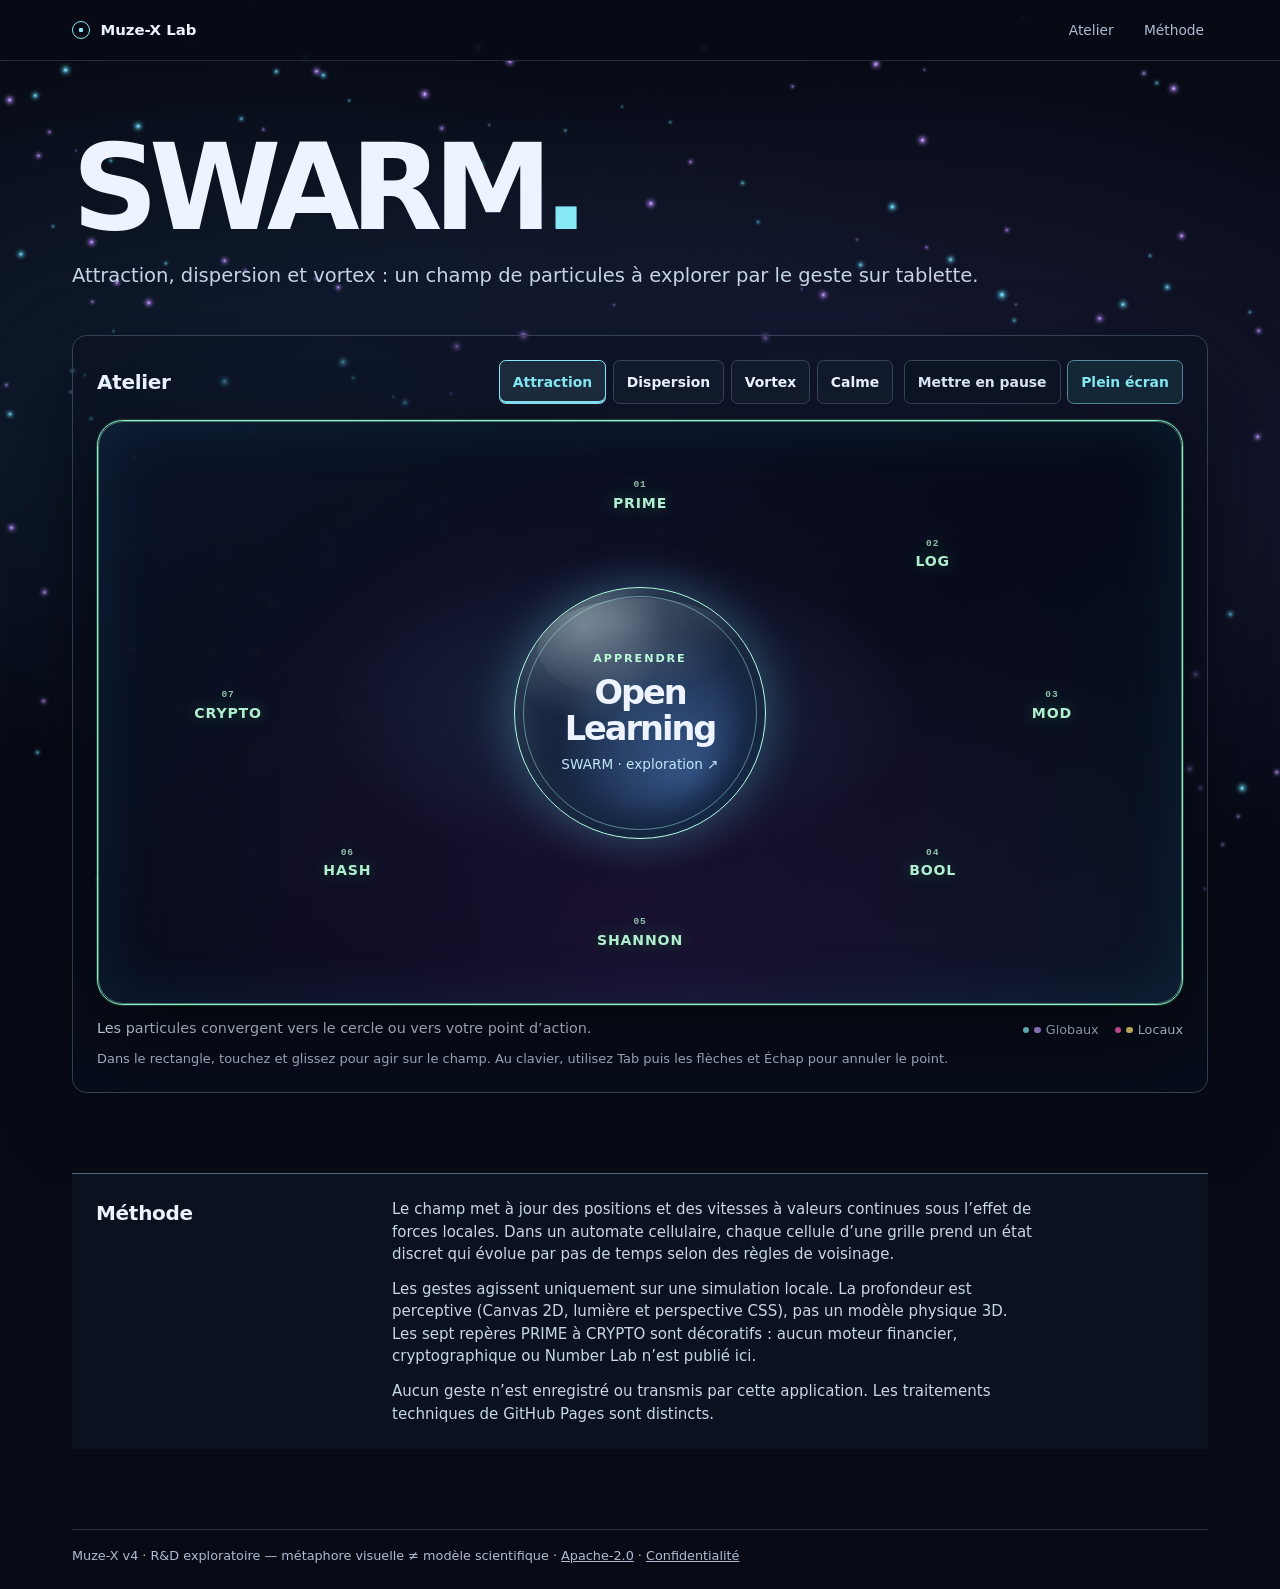
==== swarm/index.html @ d35fc85d "feat(swarm): standalone tactile tablet 2.5D experiment, SWARM-only public boundary" ====
<!doctype html>
<html lang="fr">
<head>
  <meta charset="utf-8">
  <meta name="viewport" content="width=device-width, initial-scale=1, viewport-fit=cover">
  <meta name="color-scheme" content="dark">
  <meta name="theme-color" content="#080b16">
  <meta name="description" content="SWARM, simulation graphique tactile de particules : attraction, dispersion et vortex, optimisée pour tablette.">
  <meta name="referrer" content="no-referrer">
  <meta http-equiv="Content-Security-Policy" content="default-src 'self'; script-src 'self'; style-src 'self'; img-src 'self' data:; connect-src 'none'; object-src 'none'; base-uri 'self'; form-action 'none'">
  <title>SWARM · Tablette tactile — Muze-X Lab</title>
  <link rel="icon" href="data:,">
  <link rel="stylesheet" href="./styles.css">
</head>
<body>
  <canvas id="swarm-canvas" aria-hidden="true"></canvas>
  <div class="vignette" aria-hidden="true"></div>
  <a class="skip-link" href="#atelier">Aller à l’atelier</a>
  <header class="topbar">
    <div class="shell topbar-inner">
      <a class="brand" href="#accueil"><span class="brand-mark" aria-hidden="true"></span>Muze-X Lab</a>
      <nav aria-label="Navigation principale">
        <a href="#atelier">Atelier</a>
        <a href="#architecture">Méthode</a>
      </nav>
    </div>
  </header>

  <main class="shell" id="accueil">
    <section class="intro" aria-labelledby="titre">
      <h1 id="titre">SWARM<span>.</span></h1>
      <p>Attraction, dispersion et vortex : un champ de particules à explorer par le geste sur tablette.</p>
    </section>

    <section class="atelier" id="atelier" tabindex="-1" aria-labelledby="atelier-title">
      <div class="toolbar">
        <h2 id="atelier-title">Atelier</h2>
        <div id="swarm-controls" class="toolbar-controls" hidden>
          <div class="modes" role="group" aria-label="Mouvement des particules">
            <button type="button" data-mode="attraction" aria-pressed="true">Attraction</button>
            <button type="button" data-mode="dispersion" aria-pressed="false">Dispersion</button>
            <button type="button" data-mode="vortex" aria-pressed="false">Vortex</button>
            <button type="button" data-mode="calme" aria-pressed="false">Calme</button>
          </div>
          <div class="view-actions">
            <button id="pause-field" type="button">Mettre en pause</button>
            <button id="swarm-screen" type="button" aria-controls="geometry" aria-expanded="false">Plein écran</button>
          </div>
        </div>
      </div>

      <div class="geometry" id="geometry" data-swarm-boundary="rectangle" role="region"
           aria-label="Champ de particules : attraction, dispersion et vortex">
        <a class="orb" id="swarm-anchor" data-swarm-anchor href="#architecture"><span class="orb-kicker">APPRENDRE</span><strong>Open Learning</strong><span>SWARM · exploration ↗</span></a>
        <div class="swarm-markers" aria-hidden="true">
          <span class="swarm-marker pos-1"><small>01</small><strong>PRIME</strong></span>
          <span class="swarm-marker pos-2"><small>02</small><strong>LOG</strong></span>
          <span class="swarm-marker pos-3"><small>03</small><strong>MOD</strong></span>
          <span class="swarm-marker pos-4"><small>04</small><strong>BOOL</strong></span>
          <span class="swarm-marker pos-5"><small>05</small><strong>SHANNON</strong></span>
          <span class="swarm-marker pos-6"><small>06</small><strong>HASH</strong></span>
          <span class="swarm-marker pos-7"><small>07</small><strong>CRYPTO</strong></span>
        </div>
      </div>

      <div class="field-info">
        <p id="swarm-status" role="status">L’animation nécessite JavaScript et Canvas 2D. La méthode est accessible dans le cercle.</p>
        <ul class="legend" aria-label="Couleurs des essaims">
          <li><span class="swatches global" aria-hidden="true"></span>Globaux</li>
          <li><span class="swatches local" aria-hidden="true"></span>Locaux</li>
        </ul>
      </div>
      <p id="field-hint" hidden>Dans le rectangle, touchez et glissez pour agir sur le champ. Au clavier, utilisez Tab puis les flèches et Échap pour annuler le point.</p>
    </section>

    <section class="method" id="architecture" tabindex="-1" aria-labelledby="method-title">
      <h2 id="method-title">Méthode</h2>
      <div>
        <p>Le champ met à jour des positions et des vitesses à valeurs continues sous l’effet de forces locales. Dans un automate cellulaire, chaque cellule d’une grille prend un état discret qui évolue par pas de temps selon des règles de voisinage.</p>
        <p>Les gestes agissent uniquement sur une simulation locale. La profondeur est perceptive (Canvas 2D, lumière et perspective CSS), pas un modèle physique 3D. Les sept repères PRIME à CRYPTO sont décoratifs : aucun moteur financier, cryptographique ou Number Lab n’est publié ici.</p><p>Aucun geste n’est enregistré ou transmis par cette application. Les traitements techniques de GitHub Pages sont distincts.</p>
      </div>
    </section>
  </main>

  <footer class="shell">Muze-X v4 · R&D exploratoire — métaphore visuelle ≠ modèle scientifique · <a href="../LICENSE">Apache-2.0</a> · <a href="../privacy.html">Confidentialité</a></footer>
  <script type="module" src="./app.mjs"></script>
</body>
</html>
---- swarm/styles.css ----
:root {
  color-scheme: dark;
  --bg: #080b16;
  --text: #eef4ff;
  --muted: #aebbd1;
  --cyan: #87e9f6;
  --violet: #bc97fb;
  --rose: #ff66ba;
  --yellow: #fde173;
  --border: #34465b;
  font-family: system-ui, -apple-system, BlinkMacSystemFont, "Segoe UI", sans-serif;
  font-synthesis: none;
}

* { box-sizing: border-box; }
[hidden] { display: none !important; }

body {
  margin: 0;
  min-height: 100vh;
  background: var(--bg);
  color: var(--text);
  line-height: 1.5;
}

#swarm-canvas,
.vignette {
  position: fixed;
  inset: 0;
  width: 100%;
  height: 100%;
  height: 100dvh;
  pointer-events: none;
}

#swarm-canvas { z-index: 1; }

.vignette {
  z-index: 0;
  background:
    radial-gradient(ellipse at 68% 53%, #1a1d3b 0%, transparent 62%),
    radial-gradient(ellipse at 22% 45%, #101e32 0%, transparent 53%),
    var(--bg);
}

.topbar, main, footer { position: relative; z-index: 2; }

.shell {
  width: calc(100% - 2.5rem);
  width: calc(100% - max(1.25rem, env(safe-area-inset-left)) - max(1.25rem, env(safe-area-inset-right)));
  max-width: 71rem;
  margin-inline: auto;
}

a { color: inherit; }

a:focus-visible,
button:focus-visible,
.geometry:focus-visible {
  outline: 2px solid var(--cyan);
  outline-offset: 5px;
}

.skip-link {
  position: fixed;
  inset: 0.75rem auto auto 0.75rem;
  z-index: 3;
  padding: 0.6rem 0.85rem;
  background: var(--text);
  color: var(--bg);
  transform: translateY(-180%);
}

.skip-link:focus { transform: none; }

.topbar {
  padding-top: env(safe-area-inset-top);
  border-bottom: 1px solid #202a3b;
  background: #080b16ed;
}

.topbar-inner,
nav,
.brand {
  display: flex;
  align-items: center;
}

.topbar-inner {
  min-height: 3.75rem;
  justify-content: space-between;
  gap: 0.75rem;
  flex-wrap: wrap;
}

.brand {
  gap: 0.65rem;
  font-size: 0.93rem;
  font-weight: 720;
  text-decoration: none;
}

.brand-mark {
  width: 1.13rem;
  height: 1.13rem;
  border: 1px solid var(--cyan);
  border-radius: 50%;
  background: radial-gradient(circle, var(--cyan) 0 2px, transparent 2.5px);
}

nav { gap: clamp(0.25rem, 2.6vw, 1.4rem); }

nav a {
  display: grid;
  align-items: center;
  min-height: 44px;
  padding-inline: 0.25rem;
  color: var(--muted);
  font-size: 0.86rem;
  text-decoration: none;
}

nav a:hover { color: var(--cyan); }

.intro {
  padding-block: clamp(2rem, 5.5vw, 4.5rem) clamp(1.5rem, 4vw, 2.85rem);
}

h1 {
  margin: 0;
  font-size: clamp(3rem, 10vw, 7.5rem);
  font-weight: 750;
  letter-spacing: -0.078em;
  line-height: 0.95;
}

h1 span { color: var(--cyan); }

.intro p {
  margin: 0.95rem 0 0;
  color: #c5d3e7;
  font-size: clamp(1rem, 2vw, 1.22rem);
}

.atelier {
  padding: clamp(0.75rem, 2vw, 1.5rem);
  border: 1px solid #334256;
  border-radius: 0.9rem;
  background: #0a102089;
  box-shadow: 0 24px 65px #060a14a6;
}

.toolbar {
  display: flex;
  flex-wrap: wrap;
  align-items: center;
  justify-content: space-between;
  gap: 0.9rem;
  margin-bottom: 1rem;
}

h2 {
  margin: 0;
  font-size: 1.25rem;
  font-weight: 670;
  letter-spacing: -0.015em;
}

.toolbar-controls,
.modes,
.view-actions {
  display: flex;
  flex-wrap: wrap;
  gap: 0.4rem;
}

.toolbar-controls { gap: 0.65rem; }

button {
  min-height: 44px;
  padding: 0.44rem 0.82rem;
  border: 1px solid var(--border);
  border-radius: 0.42rem;
  background: #131d2ef2;
  color: var(--text);
  font: inherit;
  font-size: 0.87rem;
  font-weight: 590;
  cursor: pointer;
}

button:hover { background: #1f3046; }

.modes button {
  --mode: var(--cyan);
  min-width: 4.3rem;
}

.modes [data-mode="dispersion"] { --mode: var(--yellow); }
.modes [data-mode="vortex"] { --mode: var(--violet); }
.modes [data-mode="calme"] { --mode: #d4dfeb; }

.modes [aria-pressed="true"] {
  border-color: var(--mode);
  background: #1c2c3e;
  color: var(--mode);
  box-shadow: inset 0 -2px var(--mode);
}

#pause-field {
  min-width: 8rem;
  color: #dbe7f8;
  background: #0d1525;
}

#pause-field:hover { background: #1f3046; }

#swarm-screen {
  border-color: #568b9f;
  background: #142838;
  color: var(--cyan);
}

#swarm-screen:hover { background: #1d394b; }

.geometry {
  position: relative;
  display: grid;
  min-height: 26rem;
  min-height: clamp(19rem, 46svh, 32rem);
  place-items: center;
  padding: 1rem;
  border: 1px solid #688ba6;
  border-radius: 0.22rem;
  isolation: isolate;
  background:
    linear-gradient(90deg, transparent calc(50% - 0.5px), #bad4fc1f 50%, transparent calc(50% + 0.5px)),
    linear-gradient(0deg, transparent calc(50% - 0.5px), #bad4fc1f 50%, transparent calc(50% + 0.5px)),
    radial-gradient(ellipse at 50% 50%, #4a72c422, transparent 64%),
    #09122213;
}

.geometry::after {
  position: absolute;
  inset: 0;
  border: 4px solid transparent;
  border-image: linear-gradient(110deg, #a2d7ed77, transparent 24% 76%, #a2d7ed77) 1;
  pointer-events: none;
  content: "";
  opacity: 0.42;
}

.orb {
  --diameter: clamp(8rem, 41vw, 13.5rem);
  position: relative;
  display: flex;
  align-items: center;
  justify-content: center;
  flex-direction: column;
  gap: 0.45rem;
  width: min(var(--diameter), 100%);
  aspect-ratio: 1;
  min-width: 44px;
  min-height: 44px;
  border: 1px solid #93d5f7;
  border-radius: 50%;
  background: radial-gradient(circle at 42% 29%, #1b3850, #121c36 65%, #0a1328 100%);
  box-shadow: 0 0 2.7rem #6d9dff37, inset 0 0 2.5rem #81baf02b;
  text-align: center;
  text-decoration: none;
}

.orb::before {
  position: absolute;
  inset: 8px;
  border: 1px solid #90c5ea36;
  border-radius: inherit;
  pointer-events: none;
  content: "";
}

.orb:hover,
.orb:focus-visible {
  border-color: var(--cyan);
  box-shadow: 0 0 2.9rem #75d4ff64, inset 0 0 2.5rem #81baf046;
}

.orb strong {
  font-size: clamp(1.45rem, 4vw, 2.25rem);
  letter-spacing: -0.06em;
  line-height: 1;
}

.orb > span { color: #bfe8fa; font-size: 0.85rem; }
.orb > span span { padding-inline-start: 0.16rem; }

.field-info {
  display: flex;
  align-items: baseline;
  justify-content: space-between;
  gap: 0.4rem 1rem;
  flex-wrap: wrap;
  padding-top: 0.8rem;
}

#swarm-status { margin: 0; color: #d8e6f4; font-size: 0.9rem; }

.legend {
  display: flex;
  flex-wrap: wrap;
  gap: 1rem;
  margin: 0;
  padding: 0;
  list-style: none;
  color: #bed1e5;
  font-size: 0.8rem;
}

.legend li,
.swatches { display: flex; align-items: center; gap: 0.3rem; }

.swatches::before,
.swatches::after {
  width: 0.42rem;
  height: 0.42rem;
  border-radius: 50%;
  background: var(--cyan);
  content: "";
}

.swatches.global::after { background: var(--violet); }
.swatches.local::before { background: var(--rose); }
.swatches.local::after { background: var(--yellow); }

#field-hint {
  margin: 0.55rem 0 0;
  color: var(--muted);
  font-size: 0.81rem;
}

.method {
  display: grid;
  grid-template-columns: minmax(7rem, 1fr) minmax(0, 3fr);
  gap: 0.75rem 2rem;
  margin-block: clamp(2.4rem, 7vw, 5rem);
  padding: clamp(0.85rem, 2.4vw, 1.5rem);
  border-top: 1px solid #536780;
  background: #0c1322d9;
}

.method p {
  max-width: 67ch;
  margin: 0;
  color: #c8d6e8;
  font-size: 0.94rem;
}

.method p + p { margin-top: 0.75rem; }

footer {
  padding-block: 1rem 1.5rem;
  padding-bottom: max(1.5rem, env(safe-area-inset-bottom));
  border-top: 1px solid #293447;
  color: var(--muted);
  font-size: 0.8rem;
}

[data-swarm-expanded],
[data-swarm-expanded] body {
  overflow: hidden;
  overscroll-behavior: none;
}

[data-swarm-expanded] :is(.skip-link, .topbar, .intro, .method, footer) {
  display: none;
}

[data-swarm-expanded] .atelier {
  position: fixed;
  inset: 0;
  display: grid;
  grid-template-rows: auto minmax(0, 1fr) auto;
  gap: 0.65rem;
  width: 100%;
  height: 100vh;
  height: 100dvh;
  padding: 0.7rem;
  padding-top: max(0.7rem, env(safe-area-inset-top));
  padding-right: max(0.7rem, env(safe-area-inset-right));
  padding-bottom: max(0.7rem, env(safe-area-inset-bottom));
  padding-left: max(0.7rem, env(safe-area-inset-left));
  border: 0;
  border-radius: 0;
  background: #080b162f;
  box-shadow: none;
}

[data-swarm-expanded] .toolbar { margin-bottom: 0; }
[data-swarm-expanded] .geometry {
  min-height: 0;
  padding: 0.75rem;
  touch-action: none;
  touch-action: pinch-zoom;
}

[data-swarm-expanded] .orb {
  --diameter: clamp(7rem, 32vmin, 15rem);
  width: min(var(--diameter), 100%, 44dvh);
}

[data-swarm-expanded] .field-info { padding-top: 0; }
[data-swarm-expanded] #field-hint {
  position: absolute;
  width: 1px;
  height: 1px;
  margin: 0;
  overflow: hidden;
  clip-path: inset(50%);
  white-space: nowrap;
}

@media (max-width: 42rem) {
  .toolbar-controls { width: 100%; }
  .toolbar-controls > * { flex: 1 1 100%; }
  .modes { display: grid; grid-template-columns: repeat(2, minmax(0, 1fr)); }
  .modes button { min-width: 0; }
  .view-actions button { flex: 1 1 auto; }
  .geometry { min-height: 20rem; min-height: clamp(16.25rem, 40svh, 23rem); }
  .method { grid-template-columns: 1fr; }
  [data-swarm-expanded] .toolbar h2 { display: none; }
}

@media (min-width: 20rem) and (max-width: 42rem) {
  [data-swarm-expanded] .modes { grid-template-columns: repeat(4, minmax(min-content, 1fr)); }
  [data-swarm-expanded] .modes button { padding-inline: 0.32rem; font-size: 0.8rem; }
}

@media (orientation: landscape) and (max-height: 31rem) {
  [data-swarm-expanded] .toolbar-controls { width: auto; }
  [data-swarm-expanded] .toolbar-controls > * { flex: 0 1 auto; }
  [data-swarm-expanded] .modes { display: flex; }
  [data-swarm-expanded] .toolbar button { min-width: 44px; padding-inline: 0.45rem; font-size: 0.79rem; }
  [data-swarm-expanded] #pause-field { min-width: 44px; }
}

/* SWARM · tablette tactile · 2.5D perceptif, pas WebGL. */
.geometry {
  min-height: clamp(34rem, 65svh, 48rem); overflow: hidden;
  border: 1px solid #89edbf; border-radius: clamp(1rem, 2vw, 1.9rem);
  background: radial-gradient(ellipse at 48% 50%, #59bde928, transparent 38%),
              radial-gradient(ellipse at 50% 88%, #9126bb20, transparent 72%),
              linear-gradient(145deg, #0c1327ed, #070b1a 58%, #0b1425);
  box-shadow: 0 0 0 1px #87e8b032, inset 0 0 4rem #2dc8f21a, 0 30px 75px #0008;
  touch-action: none; perspective: 960px;
}
.geometry::after { border: 1px solid #a0fac9; border-radius: inherit; opacity: .4; }
.orb {
  --diameter: clamp(10rem, 28vmin, 17rem); z-index: 4; border-color: #b2ffe0;
  background: radial-gradient(ellipse at 27% 15%, #edffff49, transparent 32%),
              radial-gradient(circle at 71% 74%, #4269a4b8, transparent 55%),
              radial-gradient(circle at 50% 48%, #223754, #101b35 71%, #081020);
  box-shadow: 0 0 3rem #6fdcfc50, inset 12px 14px 36px #c8ffff29, inset -17px -17px 34px #07142ab8;
  transform: perspective(880px) rotateX(var(--swarm-tilt-x, 0deg)) rotateY(var(--swarm-tilt-y, 0deg));
  transition: transform .17s ease-out, box-shadow .17s ease-out;
}
.orb::before { border-color: #a7f5e577; }
.orb::after {
  content: ""; position: absolute; inset: 4% 9% 55%; border-radius: 50%;
  pointer-events: none; background: radial-gradient(ellipse at 38% 25%, #efffff3b, transparent 70%);
}
.orb-kicker { font-size: .7rem !important; letter-spacing: .17em; font-weight: 750; color: #b4f8d4 !important; }
.orb strong { font-size: clamp(1.4rem, 3.1vw, 2.1rem); line-height: 1.07; }
.swarm-markers { position: absolute; inset: 0; z-index: 2; pointer-events: none; }
.swarm-marker {
  position: absolute; display: grid; justify-items: center; gap: .12rem;
  transform: translate(-50%,-50%); font-size: clamp(.7rem, 1.2vw, .88rem);
  color: #b1eed0; font-weight: 700; letter-spacing: .06em;
  text-shadow: 0 0 16px #65dfa477, 0 2px 8px #000b;
}
.swarm-marker small { font: 660 .68em/1.1 ui-monospace, monospace; opacity: .8; }
.pos-1 { left: 50%; top: 13%; } .pos-2 { left: 77%; top: 23%; }
.pos-3 { left: 88%; top: 49%; } .pos-4 { left: 77%; top: 76%; }
.pos-5 { left: 50%; top: 88%; } .pos-6 { left: 23%; top: 76%; }
.pos-7 { left: 12%; top: 49%; }
.geometry:focus-visible { outline-offset: 4px; }
button:focus-visible, a:focus-visible { outline: 3px solid #e5fcaa; outline-offset: 3px; }
[data-swarm-expanded] .geometry { min-height: 0; touch-action: none; }
@media (pointer: coarse) and (min-width: 700px) {
  .geometry { min-height: clamp(38rem, 71svh, 54rem); }
  .modes button, .view-actions button { min-height: 48px; }
  [data-swarm-expanded] .geometry { min-height: 0; }
}
@media (max-width: 620px) {
  .geometry { min-height: clamp(23rem, 60svh, 33rem); }
  .orb { --diameter: clamp(8.7rem, 39vw, 11.5rem); }
  .swarm-marker { font-size: .68rem; }
  .pos-1 { top: 10%; } .pos-5 { top: 90%; }
  .pos-2, .pos-4 { left: 80%; } .pos-6 { left: 20%; }
  [data-swarm-expanded] .geometry { min-height: 0; }
}
@media (prefers-reduced-motion: reduce) { .orb { transform: none; transition: none; } }
@media print { #swarm-canvas, .vignette, .swarm-markers, #swarm-controls { display:none !important; } }
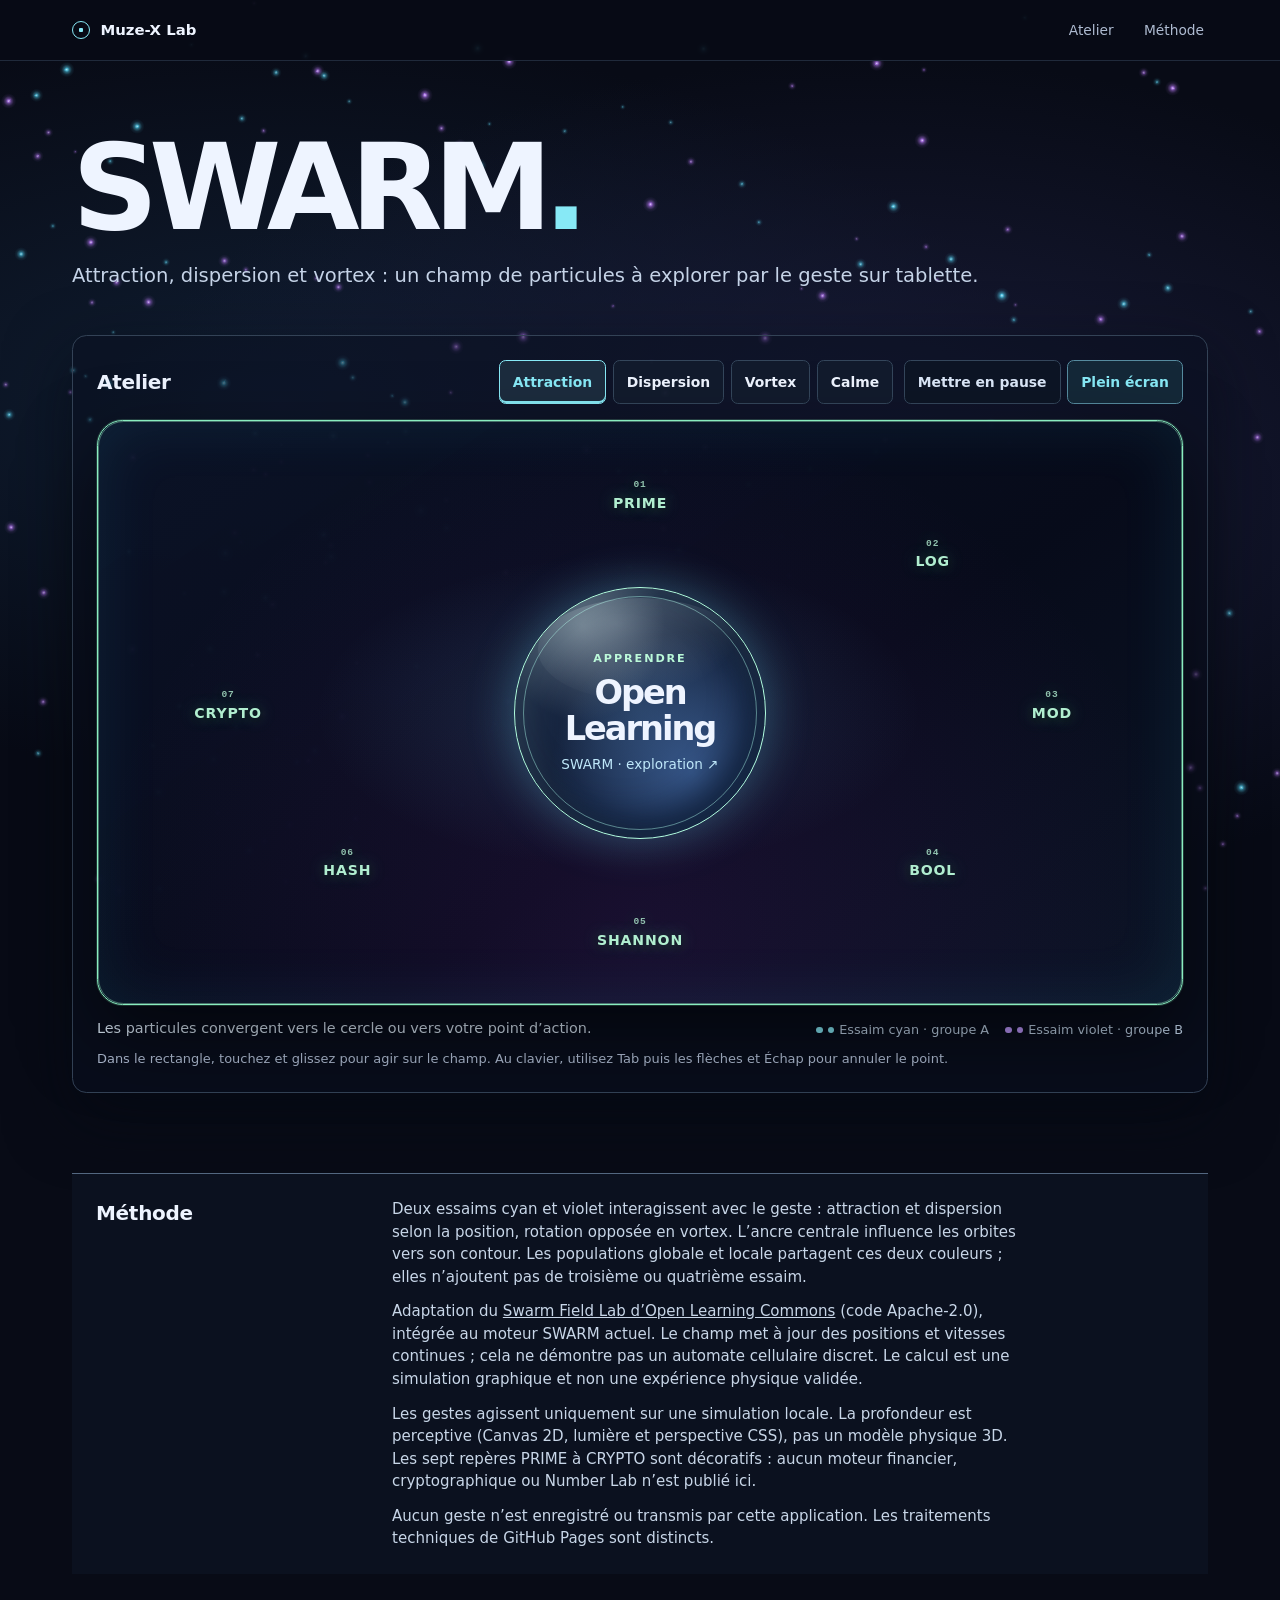
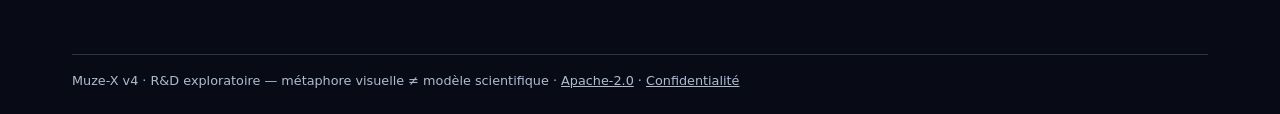
==== commit 614a84d2: "feat(swarm): adapt Open Learning Commons cyan/violet dual-swarm forces and ring anchor" ====
--- a/swarm/index.html
+++ b/swarm/index.html
@@ -66,8 +66,8 @@
       <div class="field-info">
         <p id="swarm-status" role="status">L’animation nécessite JavaScript et Canvas 2D. La méthode est accessible dans le cercle.</p>
         <ul class="legend" aria-label="Couleurs des essaims">
-          <li><span class="swatches global" aria-hidden="true"></span>Globaux</li>
-          <li><span class="swatches local" aria-hidden="true"></span>Locaux</li>
+          <li><span class="swatches cyan" aria-hidden="true"></span>Essaim cyan · groupe A</li>
+          <li><span class="swatches violet" aria-hidden="true"></span>Essaim violet · groupe B</li>
         </ul>
       </div>
       <p id="field-hint" hidden>Dans le rectangle, touchez et glissez pour agir sur le champ. Au clavier, utilisez Tab puis les flèches et Échap pour annuler le point.</p>
@@ -76,7 +76,8 @@
     <section class="method" id="architecture" tabindex="-1" aria-labelledby="method-title">
       <h2 id="method-title">Méthode</h2>
       <div>
-        <p>Le champ met à jour des positions et des vitesses à valeurs continues sous l’effet de forces locales. Dans un automate cellulaire, chaque cellule d’une grille prend un état discret qui évolue par pas de temps selon des règles de voisinage.</p>
+        <p>Deux essaims cyan et violet interagissent avec le geste : attraction et dispersion selon la position, rotation opposée en vortex. L’ancre centrale influence les orbites vers son contour. Les populations globale et locale partagent ces deux couleurs ; elles n’ajoutent pas de troisième ou quatrième essaim.</p>
+        <p>Adaptation du <a href="https://github.com/Muse-IRS/muze-x-open-learning-commons/blob/7b423d9a6d415c5f84c04fa1caa037dfe169ac37/public/assets/swarm.js" rel="noopener noreferrer">Swarm Field Lab d’Open Learning Commons</a> (code Apache-2.0), intégrée au moteur SWARM actuel. Le champ met à jour des positions et vitesses continues ; cela ne démontre pas un automate cellulaire discret. Le calcul est une simulation graphique et non une expérience physique validée.</p>
         <p>Les gestes agissent uniquement sur une simulation locale. La profondeur est perceptive (Canvas 2D, lumière et perspective CSS), pas un modèle physique 3D. Les sept repères PRIME à CRYPTO sont décoratifs : aucun moteur financier, cryptographique ou Number Lab n’est publié ici.</p><p>Aucun geste n’est enregistré ou transmis par cette application. Les traitements techniques de GitHub Pages sont distincts.</p>
       </div>
     </section>
--- a/swarm/styles.css
+++ b/swarm/styles.css
@@ -328,9 +328,8 @@
   content: "";
 }
 
-.swatches.global::after { background: var(--violet); }
-.swatches.local::before { background: var(--rose); }
-.swatches.local::after { background: var(--yellow); }
+.swatches.cyan::before, .swatches.cyan::after { background: var(--cyan); }
+.swatches.violet::before, .swatches.violet::after { background: var(--violet); }
 
 #field-hint {
   margin: 0.55rem 0 0;
